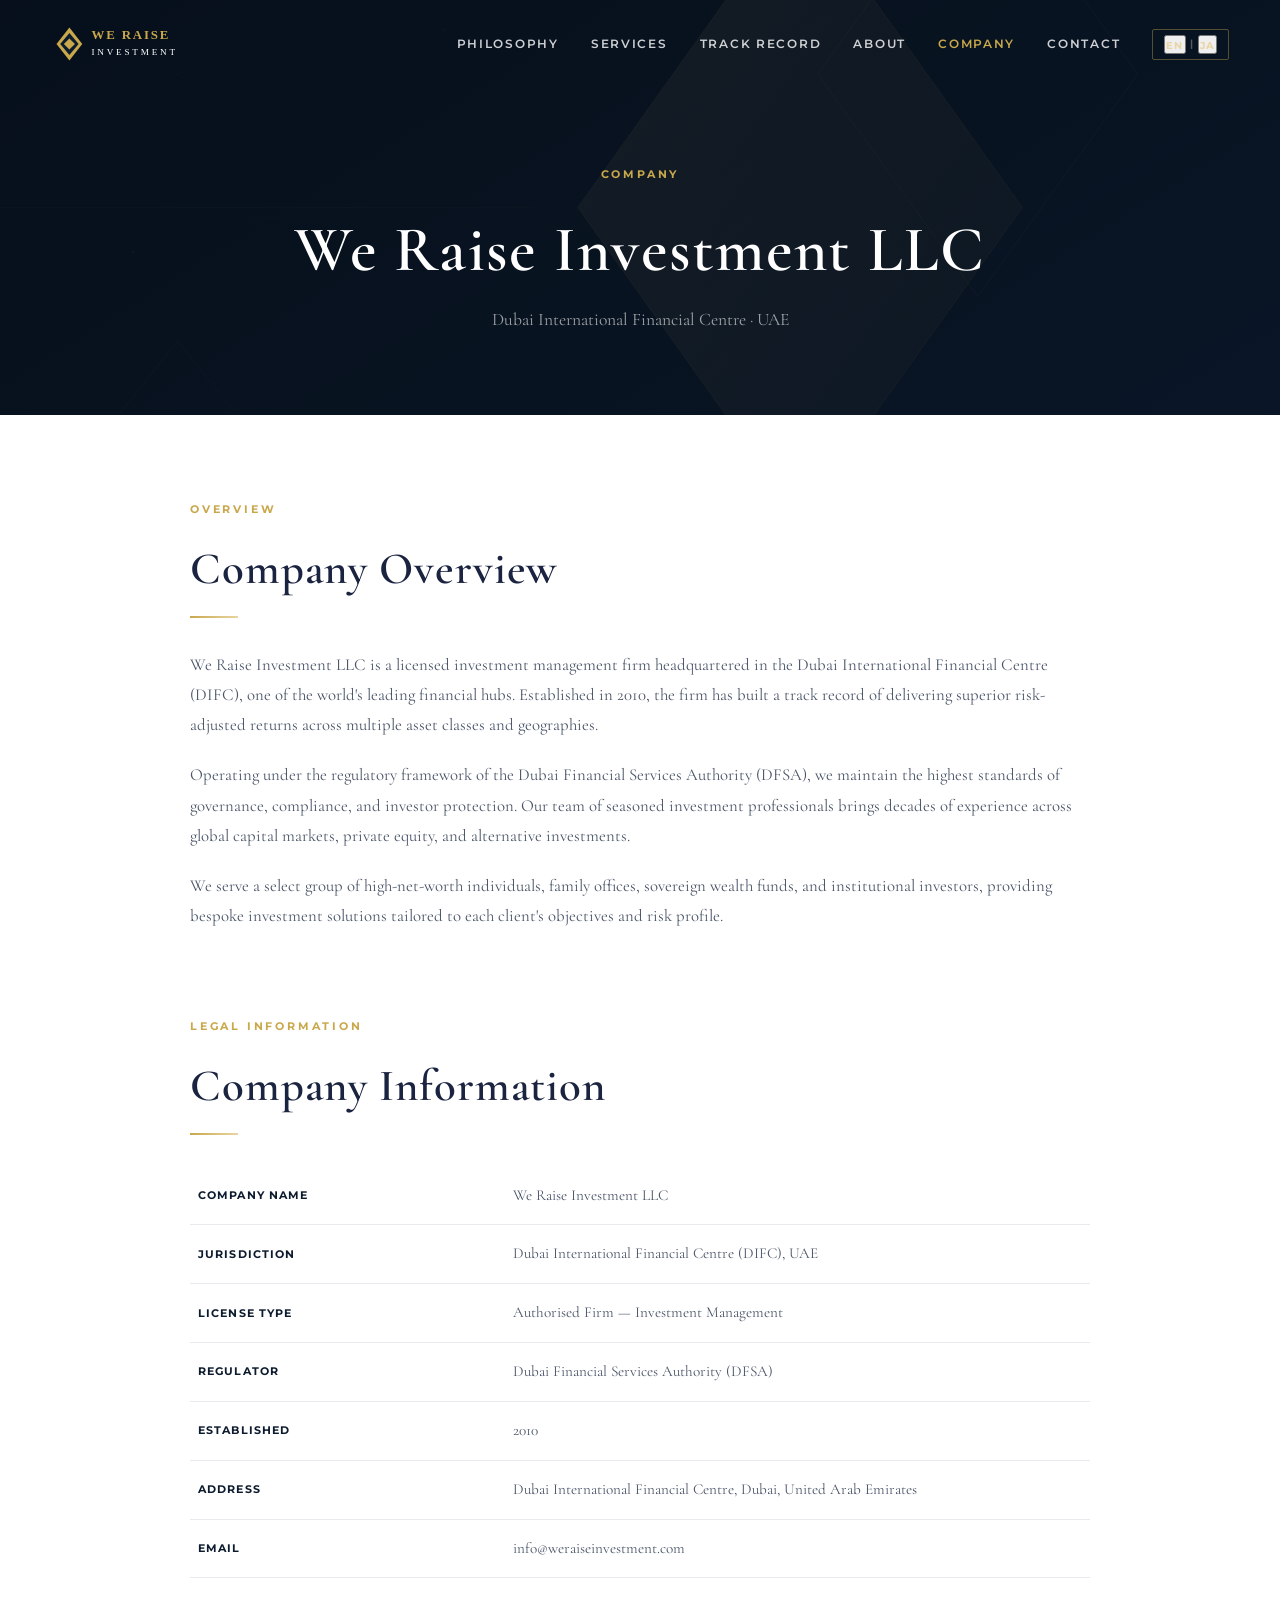
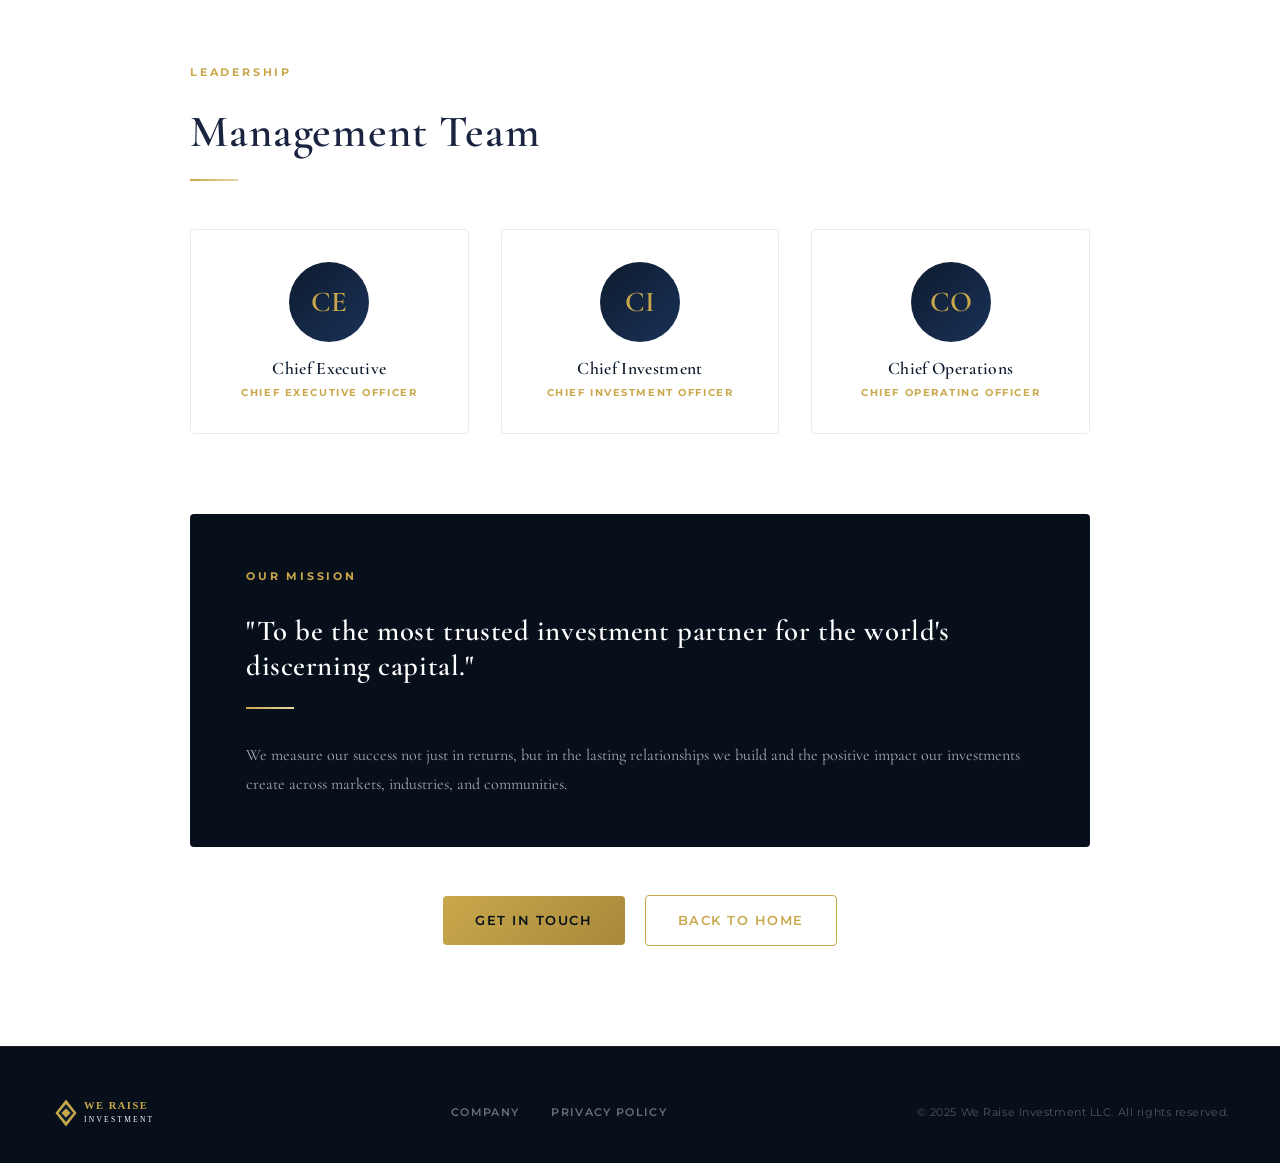
==== company/index.html @ 82d0d0f6 "Add complete corporate site for We Raise Investment LLC - index.html: Hero / Philosophy / Services /" ====
<!DOCTYPE html>
<html lang="en">
<head>
  <meta charset="UTF-8">
  <meta name="viewport" content="width=device-width, initial-scale=1.0">
  <title>Company — We Raise Investment LLC</title>
  <meta name="description" content="Company profile of We Raise Investment LLC, a licensed investment management firm based in Dubai, UAE.">
  <link rel="icon" href="../img/favicon.svg" type="image/svg+xml">
  <link rel="preconnect" href="https://fonts.googleapis.com">
  <link rel="preconnect" href="https://fonts.gstatic.com" crossorigin>
  <link href="https://fonts.googleapis.com/css2?family=Cormorant+Garamond:ital,wght@0,300;0,400;0,600;0,700;1,400&family=Montserrat:wght@400;500;600;700&display=swap" rel="stylesheet">
  <link rel="stylesheet" href="../css/style.css">
  <style>
    .team-grid {
      display: grid;
      grid-template-columns: repeat(3, 1fr);
      gap: 2rem;
      margin-top: 3rem;
    }
    .team-card {
      background: var(--white);
      border: 1px solid var(--gray-200);
      border-radius: var(--radius);
      padding: 2rem;
      text-align: center;
      transition: var(--transition);
    }
    .team-card:hover { box-shadow: var(--shadow); transform: translateY(-4px); }
    .team-avatar {
      width: 80px; height: 80px;
      border-radius: 50%;
      background: linear-gradient(135deg, var(--navy), var(--navy-light));
      margin: 0 auto 1rem;
      display: flex; align-items: center; justify-content: center;
    }
    .team-avatar span {
      font-family: 'Cormorant Garamond', Georgia, serif;
      font-size: 1.8rem;
      font-weight: 600;
      color: var(--gold);
    }
    .team-name { color: var(--navy); margin-bottom: .25rem; font-size: 1.1rem; }
    .team-role {
      font-family: 'Montserrat', Arial, sans-serif;
      font-size: .65rem;
      font-weight: 700;
      letter-spacing: .15em;
      text-transform: uppercase;
      color: var(--gold);
    }
    .reg-table { width: 100%; border-collapse: collapse; margin-top: 2rem; }
    .reg-table tr { border-bottom: 1px solid var(--gray-200); }
    .reg-table td { padding: 1rem .5rem; font-size: .95rem; color: var(--gray-700); }
    .reg-table td:first-child {
      font-family: 'Montserrat', Arial, sans-serif;
      font-size: .7rem;
      font-weight: 700;
      letter-spacing: .1em;
      text-transform: uppercase;
      color: var(--navy);
      width: 35%;
    }
    @media (max-width: 768px) {
      .team-grid { grid-template-columns: 1fr 1fr; }
    }
    @media (max-width: 480px) {
      .team-grid { grid-template-columns: 1fr; }
    }
  </style>
</head>
<body>

<!-- HEADER -->
<header id="header">
  <div class="container header-inner">
    <a href="/" class="logo">
      <img src="../img/logo.svg" alt="We Raise Investment">
    </a>
    <nav>
      <a href="/#philosophy" class="nav-link" data-i18n="nav.philosophy">Philosophy</a>
      <a href="/#services"   class="nav-link" data-i18n="nav.services">Services</a>
      <a href="/#numbers"    class="nav-link" data-i18n="nav.numbers">Track Record</a>
      <a href="/#about"      class="nav-link" data-i18n="nav.about">About</a>
      <a href="/company/"    class="nav-link active" data-i18n="nav.company">Company</a>
      <a href="/#contact"    class="nav-link" data-i18n="nav.contact">Contact</a>
      <div class="lang-toggle">
        <button class="lang-btn" data-lang="en"><span>EN</span></button>
        <span style="color:rgba(255,255,255,.3);font-size:.6rem;">|</span>
        <button class="lang-btn" data-lang="ja"><span>JA</span></button>
      </div>
    </nav>
    <button class="hamburger" aria-label="Menu">
      <span></span><span></span><span></span>
    </button>
  </div>
</header>

<!-- Mobile nav -->
<div class="mobile-nav">
  <button class="mobile-nav-close" aria-label="Close">✕</button>
  <a href="/#philosophy" class="nav-link">Philosophy</a>
  <a href="/#services"   class="nav-link">Services</a>
  <a href="/#numbers"    class="nav-link">Track Record</a>
  <a href="/#about"      class="nav-link">About</a>
  <a href="/company/"    class="nav-link">Company</a>
  <a href="/#contact"    class="nav-link">Contact</a>
  <div class="lang-toggle" style="margin-top:1rem;">
    <button class="lang-btn" data-lang="en"><span>EN</span></button>
    <span style="color:rgba(255,255,255,.3);">|</span>
    <button class="lang-btn" data-lang="ja"><span>JA</span></button>
  </div>
</div>

<!-- PAGE HEADER -->
<div class="page-header">
  <div class="container">
    <span class="section-label">Company</span>
    <h1 style="margin-top:.75rem;">We Raise Investment LLC</h1>
    <p style="color:rgba(255,255,255,.6); margin-top:1rem; font-size:1.1rem;">Dubai International Financial Centre · UAE</p>
  </div>
</div>

<!-- PAGE CONTENT -->
<div class="page-content">
  <div class="container" style="max-width:900px;">

    <!-- Overview -->
    <section class="reveal" style="margin-bottom:5rem;">
      <span class="section-label">Overview</span>
      <h2 class="section-title" style="margin-top:.5rem;">Company Overview</h2>
      <div class="divider"></div>
      <div class="prose">
        <p>We Raise Investment LLC is a licensed investment management firm headquartered in the Dubai International Financial Centre (DIFC), one of the world's leading financial hubs. Established in 2010, the firm has built a track record of delivering superior risk-adjusted returns across multiple asset classes and geographies.</p>
        <p>Operating under the regulatory framework of the Dubai Financial Services Authority (DFSA), we maintain the highest standards of governance, compliance, and investor protection. Our team of seasoned investment professionals brings decades of experience across global capital markets, private equity, and alternative investments.</p>
        <p>We serve a select group of high-net-worth individuals, family offices, sovereign wealth funds, and institutional investors, providing bespoke investment solutions tailored to each client's objectives and risk profile.</p>
      </div>
    </section>

    <!-- Registration -->
    <section class="reveal" style="margin-bottom:5rem;">
      <span class="section-label">Legal Information</span>
      <h2 class="section-title" style="margin-top:.5rem;">Company Information</h2>
      <div class="divider"></div>
      <table class="reg-table">
        <tr><td>Company Name</td><td>We Raise Investment LLC</td></tr>
        <tr><td>Jurisdiction</td><td>Dubai International Financial Centre (DIFC), UAE</td></tr>
        <tr><td>License Type</td><td>Authorised Firm — Investment Management</td></tr>
        <tr><td>Regulator</td><td>Dubai Financial Services Authority (DFSA)</td></tr>
        <tr><td>Established</td><td>2010</td></tr>
        <tr><td>Address</td><td>Dubai International Financial Centre, Dubai, United Arab Emirates</td></tr>
        <tr><td>Email</td><td>info@weraiseinvestment.com</td></tr>
      </table>
    </section>

    <!-- Leadership -->
    <section class="reveal" style="margin-bottom:5rem;">
      <span class="section-label">Leadership</span>
      <h2 class="section-title" style="margin-top:.5rem;">Management Team</h2>
      <div class="divider"></div>
      <div class="team-grid">
        <div class="team-card reveal reveal-delay-1">
          <div class="team-avatar"><span>CE</span></div>
          <h3 class="team-name">Chief Executive</h3>
          <p class="team-role">Chief Executive Officer</p>
        </div>
        <div class="team-card reveal reveal-delay-2">
          <div class="team-avatar"><span>CI</span></div>
          <h3 class="team-name">Chief Investment</h3>
          <p class="team-role">Chief Investment Officer</p>
        </div>
        <div class="team-card reveal reveal-delay-3">
          <div class="team-avatar"><span>CO</span></div>
          <h3 class="team-name">Chief Operations</h3>
          <p class="team-role">Chief Operating Officer</p>
        </div>
      </div>
    </section>

    <!-- Mission -->
    <section class="reveal" style="background:var(--navy-dark); border-radius:var(--radius); padding:3rem 3.5rem; margin-bottom:3rem;">
      <span class="section-label" style="color:var(--gold);">Our Mission</span>
      <h2 style="color:var(--white); margin:.75rem 0 1.5rem; font-size:1.8rem;">"To be the most trusted investment partner for the world's discerning capital."</h2>
      <div class="divider"></div>
      <p style="color:rgba(255,255,255,.65); font-size:1rem; line-height:1.8;">We measure our success not just in returns, but in the lasting relationships we build and the positive impact our investments create across markets, industries, and communities.</p>
    </section>

    <div style="text-align:center; margin-top:3rem;">
      <a href="/#contact" class="btn btn-primary">Get In Touch</a>
      <a href="/" class="btn btn-outline" style="margin-left:1rem;">Back to Home</a>
    </div>

  </div>
</div>

<!-- FOOTER -->
<footer id="footer">
  <div class="container footer-inner">
    <a href="/" class="logo">
      <img src="../img/logo.svg" alt="We Raise Investment" style="height:36px;">
    </a>
    <div class="footer-links">
      <a href="/company/">Company</a>
      <a href="/privacy/">Privacy Policy</a>
    </div>
    <p class="footer-copy" data-i18n="footer.copy">© 2025 We Raise Investment LLC. All rights reserved.</p>
  </div>
</footer>

<script src="../js/main.js"></script>
</body>
</html>
---- css/style.css ----
/* =============================
   We Raise Investment — styles
   Navy × Gold corporate theme
   ============================= */

:root {
  --navy-dark:  #060f1a;
  --navy:       #0d1b2e;
  --navy-mid:   #112240;
  --navy-light: #1a3258;
  --gold:       #c9a84c;
  --gold-light: #e8d5a3;
  --gold-dark:  #a8893a;
  --white:      #ffffff;
  --gray-100:   #f5f6f8;
  --gray-200:   #e8eaed;
  --gray-500:   #8892a4;
  --gray-700:   #4a5568;
  --text:       #1a2340;
  --radius:     4px;
  --shadow:     0 4px 24px rgba(13,27,46,.12);
  --transition: .35s cubic-bezier(.4,0,.2,1);
}

/* ── Reset ── */
*, *::before, *::after { box-sizing: border-box; margin: 0; padding: 0; }
html { scroll-behavior: smooth; font-size: 16px; }
body {
  font-family: 'Cormorant Garamond', Georgia, 'Times New Roman', serif;
  color: var(--text);
  background: var(--white);
  line-height: 1.7;
  overflow-x: hidden;
}
img, svg { display: block; max-width: 100%; }
a { color: inherit; text-decoration: none; }
ul { list-style: none; }

/* ── Typography ── */
h1, h2, h3, h4 {
  font-family: 'Cormorant Garamond', Georgia, serif;
  font-weight: 600;
  line-height: 1.2;
  letter-spacing: .02em;
}
h1 { font-size: clamp(2.4rem, 5vw, 4rem); }
h2 { font-size: clamp(1.8rem, 3.5vw, 2.8rem); }
h3 { font-size: clamp(1.2rem, 2vw, 1.5rem); }
p  { font-size: 1.05rem; }

.label {
  font-family: 'Montserrat', 'Helvetica Neue', Arial, sans-serif;
  font-size: .75rem;
  font-weight: 600;
  letter-spacing: .2em;
  text-transform: uppercase;
}
.sans { font-family: 'Montserrat', 'Helvetica Neue', Arial, sans-serif; }

/* ── Utilities ── */
.container { width: min(1200px, 92vw); margin: 0 auto; }
.section    { padding: 100px 0; }
.gold       { color: var(--gold); }
.text-center { text-align: center; }

.section-label {
  display: inline-block;
  font-family: 'Montserrat', Arial, sans-serif;
  font-size: .7rem;
  font-weight: 700;
  letter-spacing: .25em;
  text-transform: uppercase;
  color: var(--gold);
  margin-bottom: 1rem;
}
.section-title {
  margin-bottom: 1.2rem;
}
.section-desc {
  font-size: 1.1rem;
  color: var(--gray-700);
  max-width: 640px;
}
.divider {
  width: 48px;
  height: 2px;
  background: linear-gradient(90deg, var(--gold), var(--gold-light));
  margin: 1.2rem 0 2rem;
}
.divider--center { margin-left: auto; margin-right: auto; }

/* ── Buttons ── */
.btn {
  display: inline-flex;
  align-items: center;
  gap: .5rem;
  padding: .85rem 2rem;
  border-radius: var(--radius);
  font-family: 'Montserrat', Arial, sans-serif;
  font-size: .8rem;
  font-weight: 600;
  letter-spacing: .12em;
  text-transform: uppercase;
  cursor: pointer;
  border: none;
  transition: var(--transition);
}
.btn-primary {
  background: linear-gradient(135deg, var(--gold) 0%, var(--gold-dark) 100%);
  color: var(--navy-dark);
}
.btn-primary:hover {
  background: linear-gradient(135deg, var(--gold-light) 0%, var(--gold) 100%);
  transform: translateY(-2px);
  box-shadow: 0 8px 24px rgba(201,168,76,.35);
}
.btn-outline {
  background: transparent;
  color: var(--gold);
  border: 1px solid var(--gold);
}
.btn-outline:hover {
  background: var(--gold);
  color: var(--navy-dark);
  transform: translateY(-2px);
}

/* ── Header / Nav ── */
#header {
  position: fixed;
  top: 0; left: 0; right: 0;
  z-index: 1000;
  padding: 1.4rem 0;
  transition: background var(--transition), padding var(--transition), box-shadow var(--transition);
}
#header.scrolled {
  background: rgba(6,15,26,.96);
  backdrop-filter: blur(12px);
  padding: .8rem 0;
  box-shadow: 0 2px 24px rgba(0,0,0,.4);
}
.header-inner {
  display: flex;
  align-items: center;
  justify-content: space-between;
}
.logo img { height: 44px; width: auto; }

nav { display: flex; align-items: center; gap: 2rem; }
.nav-link {
  font-family: 'Montserrat', Arial, sans-serif;
  font-size: .72rem;
  font-weight: 600;
  letter-spacing: .15em;
  text-transform: uppercase;
  color: rgba(255,255,255,.8);
  transition: color var(--transition);
  position: relative;
}
.nav-link::after {
  content: '';
  position: absolute;
  bottom: -4px; left: 0;
  width: 0; height: 1px;
  background: var(--gold);
  transition: width var(--transition);
}
.nav-link:hover,
.nav-link.active { color: var(--gold); }
.nav-link:hover::after { width: 100%; }

.lang-toggle {
  display: flex;
  align-items: center;
  gap: .25rem;
  background: none;
  border: 1px solid rgba(201,168,76,.4);
  border-radius: 2px;
  padding: .3rem .7rem;
  cursor: pointer;
  transition: var(--transition);
}
.lang-toggle span {
  font-family: 'Montserrat', Arial, sans-serif;
  font-size: .65rem;
  font-weight: 700;
  letter-spacing: .1em;
  color: var(--gold-light);
}
.lang-toggle:hover { border-color: var(--gold); }

.hamburger {
  display: none;
  flex-direction: column;
  gap: 5px;
  background: none;
  border: none;
  cursor: pointer;
  padding: 4px;
}
.hamburger span {
  display: block;
  width: 24px; height: 2px;
  background: var(--gold-light);
  transition: var(--transition);
}

/* ── Mobile nav ── */
.mobile-nav {
  display: none;
  position: fixed;
  inset: 0;
  background: rgba(6,15,26,.98);
  z-index: 999;
  flex-direction: column;
  align-items: center;
  justify-content: center;
  gap: 2.5rem;
}
.mobile-nav.open { display: flex; }
.mobile-nav .nav-link {
  font-size: 1.1rem;
  color: var(--white);
}
.mobile-nav-close {
  position: absolute;
  top: 1.5rem; right: 1.5rem;
  background: none;
  border: none;
  color: var(--gold);
  font-size: 2rem;
  cursor: pointer;
  line-height: 1;
}

/* ── Hero ── */
#hero {
  position: relative;
  min-height: 100vh;
  display: flex;
  align-items: center;
  background: var(--navy-dark);
  overflow: hidden;
}
.hero-bg {
  position: absolute;
  inset: 0;
  width: 100%; height: 100%;
  object-fit: cover;
  opacity: .9;
}
.hero-content {
  position: relative;
  z-index: 1;
  max-width: 720px;
}
.hero-label {
  font-family: 'Montserrat', Arial, sans-serif;
  font-size: .7rem;
  font-weight: 700;
  letter-spacing: .3em;
  text-transform: uppercase;
  color: var(--gold);
  margin-bottom: 1.5rem;
}
.hero-title {
  color: var(--white);
  margin-bottom: 1.5rem;
  line-height: 1.15;
}
.hero-title em {
  font-style: normal;
  color: var(--gold);
}
.hero-desc {
  font-size: 1.15rem;
  color: rgba(255,255,255,.75);
  margin-bottom: 2.5rem;
  max-width: 540px;
  line-height: 1.8;
}
.hero-actions { display: flex; gap: 1rem; flex-wrap: wrap; }
.hero-scroll {
  position: absolute;
  bottom: 2.5rem; left: 50%;
  transform: translateX(-50%);
  display: flex;
  flex-direction: column;
  align-items: center;
  gap: .5rem;
  color: rgba(255,255,255,.5);
  font-family: 'Montserrat', Arial, sans-serif;
  font-size: .65rem;
  letter-spacing: .2em;
  text-transform: uppercase;
  animation: bounce 2s infinite;
}
.hero-scroll svg { width: 20px; height: 20px; }
@keyframes bounce {
  0%, 100% { transform: translateX(-50%) translateY(0); }
  50%       { transform: translateX(-50%) translateY(6px); }
}

/* ── Philosophy ── */
#philosophy {
  background: var(--gray-100);
}
.philosophy-grid {
  display: grid;
  grid-template-columns: 1fr 1fr 1fr;
  gap: 2px;
  margin-top: 4rem;
}
.philosophy-card {
  background: var(--white);
  padding: 3rem 2.5rem;
  position: relative;
  overflow: hidden;
  transition: var(--transition);
}
.philosophy-card::before {
  content: '';
  position: absolute;
  bottom: 0; left: 0;
  width: 100%; height: 3px;
  background: linear-gradient(90deg, var(--gold), var(--gold-light));
  transform: scaleX(0);
  transform-origin: left;
  transition: transform var(--transition);
}
.philosophy-card:hover { transform: translateY(-4px); box-shadow: var(--shadow); }
.philosophy-card:hover::before { transform: scaleX(1); }
.card-number {
  font-family: 'Cormorant Garamond', Georgia, serif;
  font-size: 4rem;
  font-weight: 300;
  color: var(--gold-light);
  line-height: 1;
  margin-bottom: 1rem;
  opacity: .5;
}
.card-title { margin-bottom: .75rem; color: var(--navy); }
.card-desc { color: var(--gray-700); font-size: 1rem; }

/* ── Services ── */
#services { background: var(--navy); }
.services-header { color: var(--white); }
.services-header .section-label { color: var(--gold); }
.services-header .section-desc { color: rgba(255,255,255,.65); }
.services-header .divider { background: linear-gradient(90deg, var(--gold), transparent); }
.services-grid {
  display: grid;
  grid-template-columns: repeat(2, 1fr);
  gap: 1.5rem;
  margin-top: 4rem;
}
.service-card {
  background: rgba(255,255,255,.04);
  border: 1px solid rgba(201,168,76,.15);
  border-radius: var(--radius);
  padding: 2.5rem;
  transition: var(--transition);
  position: relative;
  overflow: hidden;
}
.service-card::after {
  content: '';
  position: absolute;
  top: 0; left: 0;
  width: 3px; height: 0;
  background: linear-gradient(180deg, var(--gold), transparent);
  transition: height var(--transition);
}
.service-card:hover {
  background: rgba(255,255,255,.07);
  border-color: rgba(201,168,76,.35);
  transform: translateY(-3px);
}
.service-card:hover::after { height: 100%; }
.service-icon {
  width: 48px; height: 48px;
  background: rgba(201,168,76,.1);
  border-radius: 50%;
  display: flex; align-items: center; justify-content: center;
  margin-bottom: 1.5rem;
}
.service-icon svg { width: 22px; height: 22px; fill: var(--gold); }
.service-title { color: var(--white); margin-bottom: .75rem; }
.service-desc { color: rgba(255,255,255,.6); font-size: 1rem; line-height: 1.75; }

/* ── Numbers / Stats ── */
#numbers {
  background: linear-gradient(135deg, var(--navy-dark) 0%, var(--navy-mid) 100%);
  padding: 80px 0;
}
.numbers-inner {
  display: grid;
  grid-template-columns: repeat(4, 1fr);
  gap: 2rem;
  text-align: center;
}
.stat-item { padding: 2rem 1rem; }
.stat-number {
  font-family: 'Cormorant Garamond', Georgia, serif;
  font-size: clamp(2.8rem, 5vw, 4.5rem);
  font-weight: 600;
  color: var(--gold);
  line-height: 1;
  margin-bottom: .5rem;
}
.stat-unit {
  font-size: 2rem;
  color: var(--gold-light);
}
.stat-label {
  font-family: 'Montserrat', Arial, sans-serif;
  font-size: .7rem;
  font-weight: 600;
  letter-spacing: .18em;
  text-transform: uppercase;
  color: rgba(255,255,255,.5);
  margin-top: .5rem;
}
.stat-divider {
  width: 1px;
  background: rgba(201,168,76,.2);
  margin: 2rem 0;
}

/* ── About ── */
#about { background: var(--white); }
.about-grid {
  display: grid;
  grid-template-columns: 1fr 1fr;
  gap: 6rem;
  align-items: center;
}
.about-image-wrap {
  position: relative;
}
.about-image-wrap img {
  width: 100%;
  border-radius: var(--radius);
}
.about-badge {
  position: absolute;
  bottom: -1.5rem; right: -1.5rem;
  background: var(--gold);
  color: var(--navy-dark);
  padding: 1.5rem 2rem;
  border-radius: var(--radius);
  text-align: center;
  box-shadow: 0 8px 32px rgba(201,168,76,.3);
}
.about-badge strong {
  display: block;
  font-family: 'Cormorant Garamond', Georgia, serif;
  font-size: 2.2rem;
  font-weight: 700;
  line-height: 1;
}
.about-badge span {
  font-family: 'Montserrat', Arial, sans-serif;
  font-size: .65rem;
  font-weight: 700;
  letter-spacing: .12em;
  text-transform: uppercase;
}
.about-list { margin: 2rem 0; }
.about-list li {
  display: flex;
  align-items: flex-start;
  gap: 1rem;
  padding: .75rem 0;
  border-bottom: 1px solid var(--gray-200);
  font-size: 1rem;
  color: var(--gray-700);
}
.about-list li::before {
  content: '';
  flex-shrink: 0;
  width: 6px; height: 6px;
  border-radius: 50%;
  background: var(--gold);
  margin-top: .6rem;
}

/* ── Contact ── */
#contact { background: var(--navy-dark); }
.contact-header { color: var(--white); text-align: center; }
.contact-header .section-label { color: var(--gold); }
.contact-header .section-desc { color: rgba(255,255,255,.6); margin: 0 auto 4rem; }
.contact-header .divider { background: linear-gradient(90deg, transparent, var(--gold), transparent); }

.contact-grid {
  display: grid;
  grid-template-columns: 1fr 1.4fr;
  gap: 5rem;
  align-items: start;
}
.contact-info { color: var(--white); }
.contact-info h3 { color: var(--gold-light); margin-bottom: 1.5rem; }
.contact-detail {
  display: flex;
  align-items: flex-start;
  gap: 1rem;
  margin-bottom: 1.5rem;
}
.contact-detail svg {
  flex-shrink: 0;
  width: 18px; height: 18px;
  fill: var(--gold);
  margin-top: .2rem;
}
.contact-detail p {
  font-size: .95rem;
  color: rgba(255,255,255,.65);
  line-height: 1.6;
}
.contact-detail strong { color: var(--white); display: block; }

.contact-form { background: rgba(255,255,255,.04); border: 1px solid rgba(201,168,76,.15); border-radius: var(--radius); padding: 2.5rem; }
.form-group { margin-bottom: 1.5rem; }
.form-group label {
  display: block;
  font-family: 'Montserrat', Arial, sans-serif;
  font-size: .65rem;
  font-weight: 700;
  letter-spacing: .15em;
  text-transform: uppercase;
  color: var(--gold-light);
  margin-bottom: .5rem;
}
.form-group input,
.form-group select,
.form-group textarea {
  width: 100%;
  background: rgba(255,255,255,.05);
  border: 1px solid rgba(201,168,76,.2);
  border-radius: var(--radius);
  padding: .85rem 1rem;
  color: var(--white);
  font-family: 'Montserrat', Arial, sans-serif;
  font-size: .9rem;
  transition: border-color var(--transition);
  outline: none;
}
.form-group input::placeholder,
.form-group textarea::placeholder { color: rgba(255,255,255,.25); }
.form-group input:focus,
.form-group select:focus,
.form-group textarea:focus { border-color: var(--gold); }
.form-group select option { background: var(--navy); color: var(--white); }
.form-group textarea { resize: vertical; min-height: 120px; }
.form-row { display: grid; grid-template-columns: 1fr 1fr; gap: 1rem; }

/* ── Footer ── */
#footer {
  background: var(--navy-dark);
  border-top: 1px solid rgba(201,168,76,.1);
  padding: 3rem 0 2rem;
}
.footer-inner {
  display: flex;
  align-items: center;
  justify-content: space-between;
  flex-wrap: wrap;
  gap: 1.5rem;
}
.footer-links {
  display: flex;
  gap: 2rem;
}
.footer-links a {
  font-family: 'Montserrat', Arial, sans-serif;
  font-size: .7rem;
  font-weight: 600;
  letter-spacing: .12em;
  text-transform: uppercase;
  color: rgba(255,255,255,.4);
  transition: color var(--transition);
}
.footer-links a:hover { color: var(--gold); }
.footer-copy {
  font-family: 'Montserrat', Arial, sans-serif;
  font-size: .7rem;
  color: rgba(255,255,255,.3);
  letter-spacing: .05em;
}

/* ── Scroll reveal ── */
.reveal {
  opacity: 0;
  transform: translateY(32px);
  transition: opacity .7s ease, transform .7s ease;
}
.reveal.visible {
  opacity: 1;
  transform: translateY(0);
}
.reveal-delay-1 { transition-delay: .1s; }
.reveal-delay-2 { transition-delay: .2s; }
.reveal-delay-3 { transition-delay: .3s; }
.reveal-delay-4 { transition-delay: .4s; }

/* ── Inner page header ── */
.page-header {
  background: var(--navy-dark);
  padding: 160px 0 80px;
  text-align: center;
  position: relative;
  overflow: hidden;
}
.page-header::before {
  content: '';
  position: absolute;
  inset: 0;
  background: url('../img/hero-bg.svg') center/cover;
  opacity: .4;
}
.page-header .container { position: relative; z-index: 1; }
.page-header h1 { color: var(--white); }
.page-header .section-label { color: var(--gold); }

/* ── Inner page content ── */
.page-content { padding: 80px 0 100px; }
.prose h2 { color: var(--navy); margin: 2.5rem 0 1rem; font-size: 1.5rem; }
.prose h3 { color: var(--navy); margin: 2rem 0 .75rem; font-size: 1.2rem; }
.prose p  { color: var(--gray-700); margin-bottom: 1.25rem; line-height: 1.8; }
.prose ul { margin: 1rem 0 1.5rem 1.5rem; list-style: disc; }
.prose ul li { color: var(--gray-700); margin-bottom: .5rem; line-height: 1.7; }
.prose a { color: var(--gold); border-bottom: 1px solid transparent; transition: border-color var(--transition); }
.prose a:hover { border-color: var(--gold); }

/* ── Responsive ── */
@media (max-width: 1024px) {
  .philosophy-grid { grid-template-columns: 1fr 1fr; }
  .numbers-inner { grid-template-columns: repeat(2, 1fr); }
  .about-grid { grid-template-columns: 1fr; gap: 3rem; }
  .about-image-wrap { max-width: 500px; }
  .contact-grid { grid-template-columns: 1fr; gap: 3rem; }
}

@media (max-width: 768px) {
  .section { padding: 70px 0; }
  nav { display: none; }
  .hamburger { display: flex; }
  .services-grid { grid-template-columns: 1fr; }
  .philosophy-grid { grid-template-columns: 1fr; }
  .form-row { grid-template-columns: 1fr; }
  .footer-inner { flex-direction: column; align-items: flex-start; }
}

@media (max-width: 480px) {
  .numbers-inner { grid-template-columns: repeat(2, 1fr); }
  .hero-actions { flex-direction: column; }
  .btn { justify-content: center; }
}
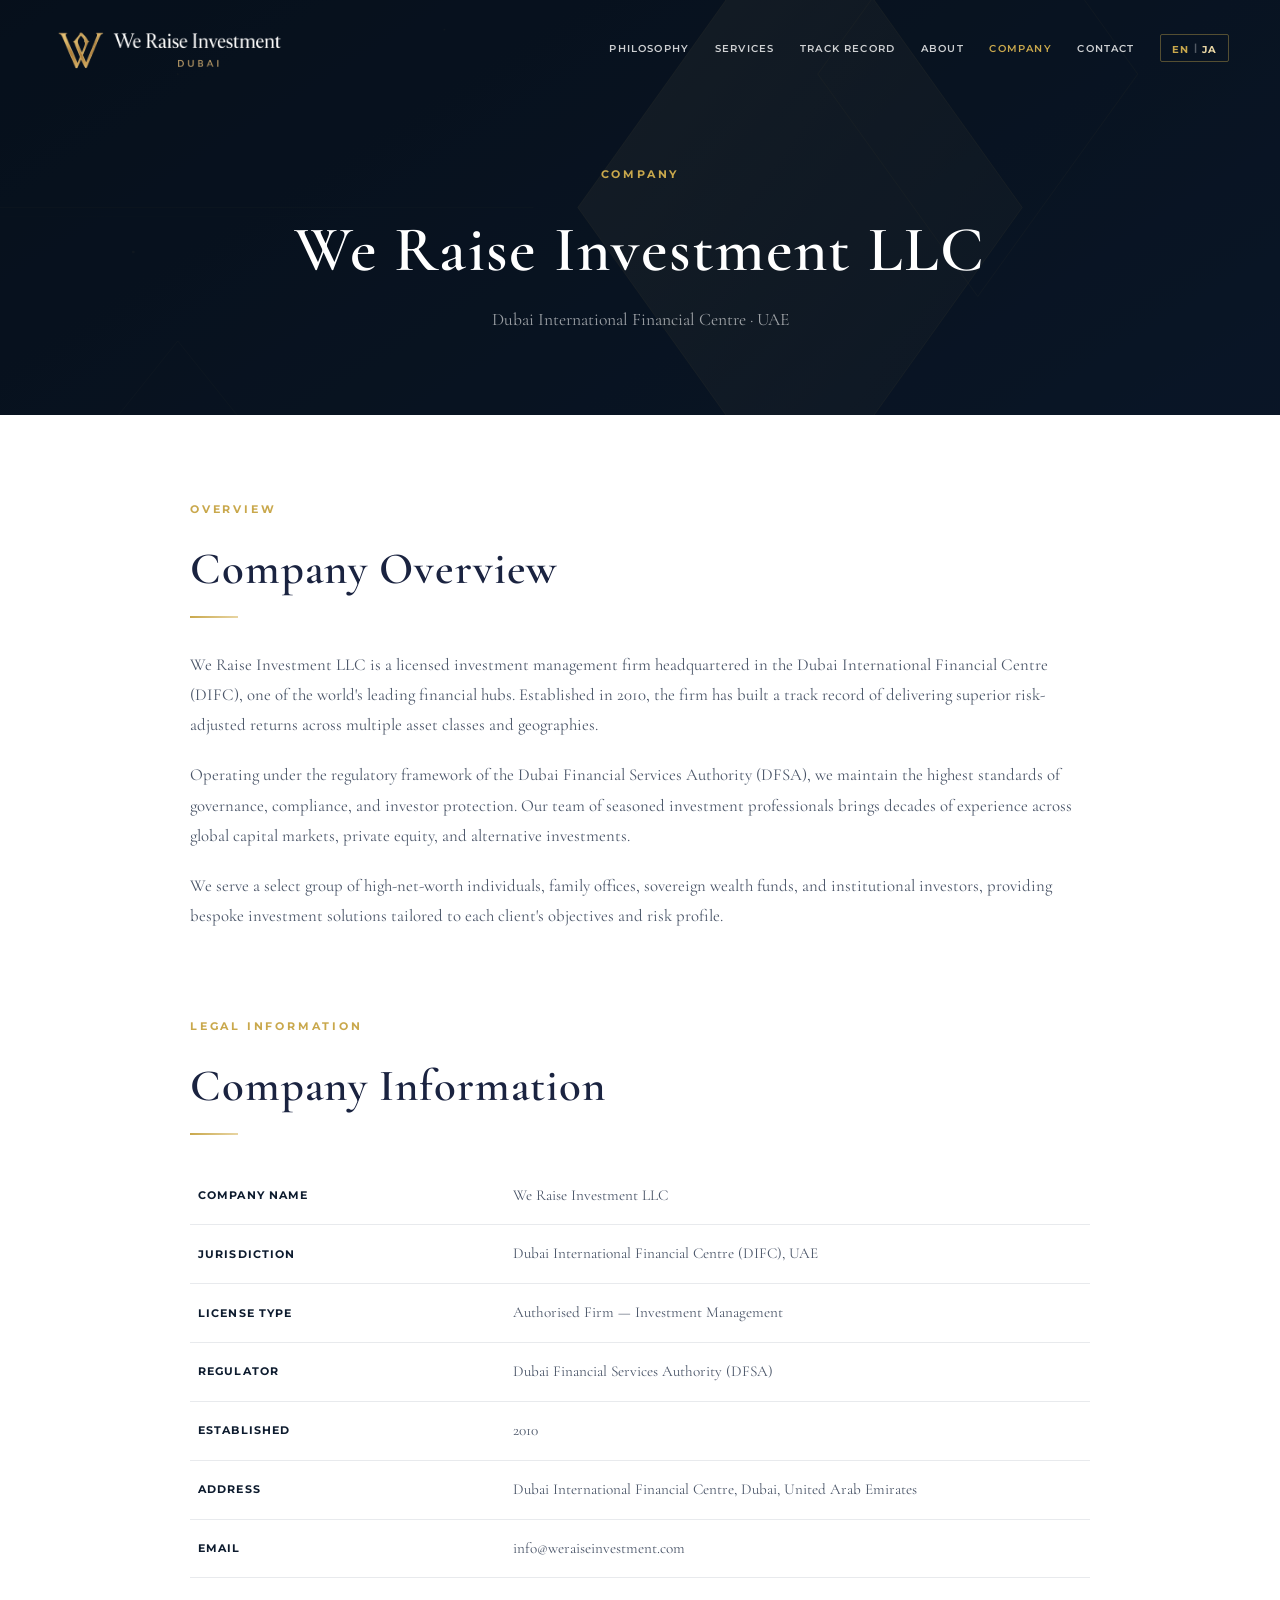
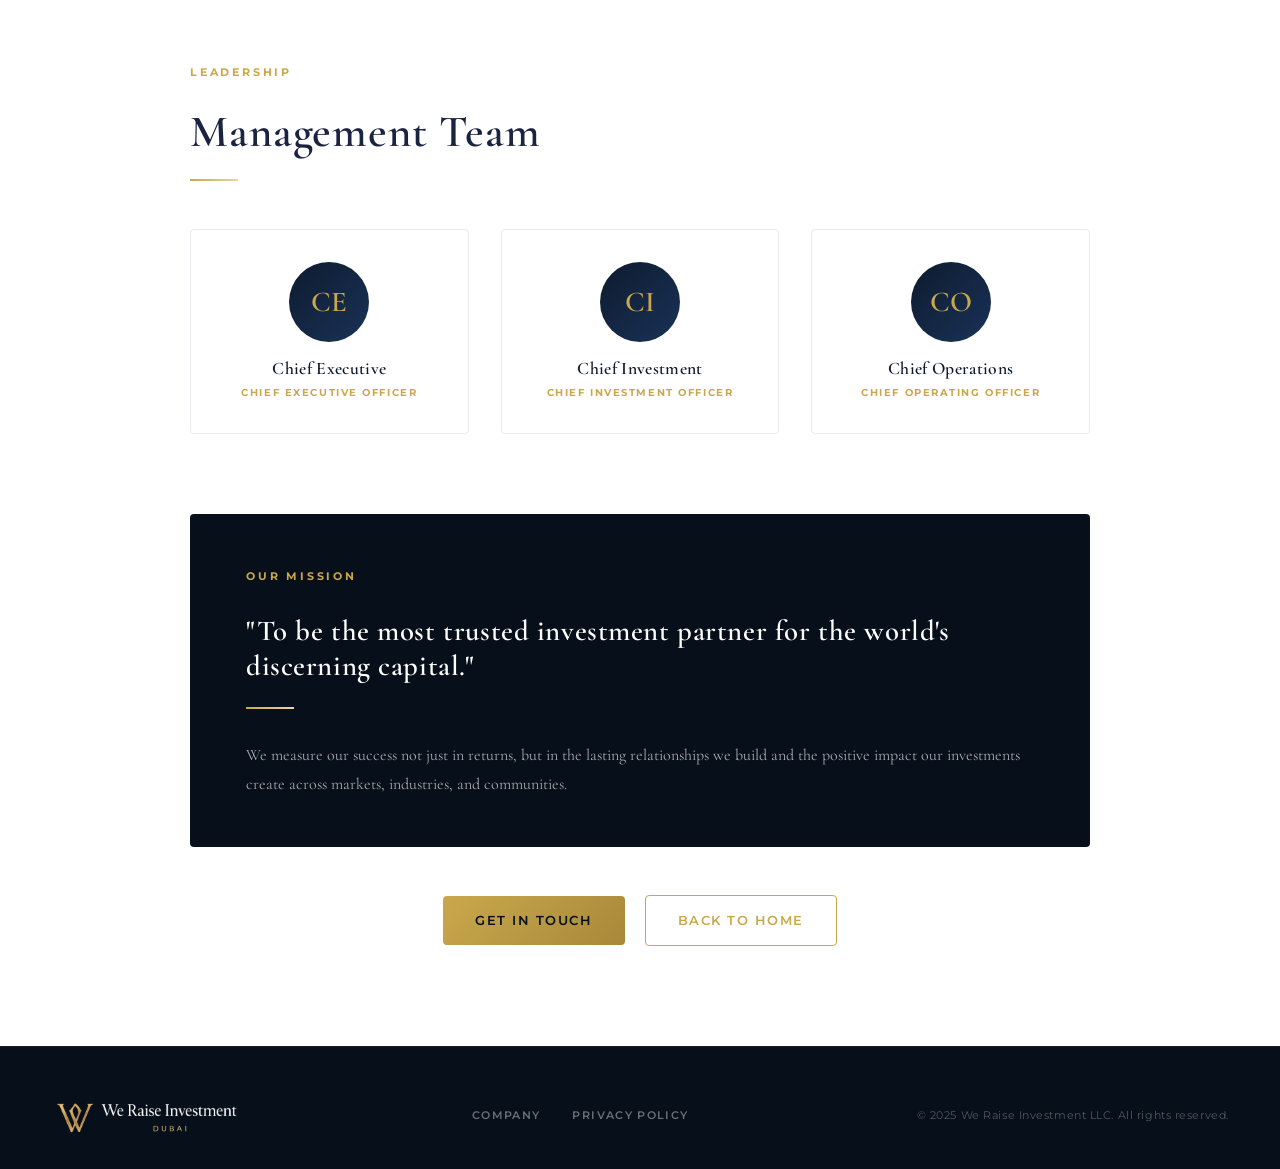
==== commit 75a61f11: "Replace logo with PNG (transparent background)" ====
--- a/company/index.html
+++ b/company/index.html
@@ -74,7 +74,7 @@
 <header id="header">
   <div class="container header-inner">
     <a href="/" class="logo">
-      <img src="../img/logo.svg" alt="We Raise Investment">
+      <img src="../img/logo.png" alt="We Raise Investment">
     </a>
     <nav>
       <a href="/#philosophy" class="nav-link" data-i18n="nav.philosophy">Philosophy</a>
@@ -196,7 +196,7 @@
 <footer id="footer">
   <div class="container footer-inner">
     <a href="/" class="logo">
-      <img src="../img/logo.svg" alt="We Raise Investment" style="height:36px;">
+      <img src="../img/logo.png" alt="We Raise Investment">
     </a>
     <div class="footer-links">
       <a href="/company/">Company</a>
--- a/css/style.css
+++ b/css/style.css
@@ -144,18 +144,36 @@
   align-items: center;
   justify-content: space-between;
 }
-.logo img { height: 44px; width: auto; }
-
-nav { display: flex; align-items: center; gap: 2rem; }
+
+/* Logo */
+.logo {
+  display: inline-flex;
+  align-items: center;
+  text-decoration: none;
+  flex-shrink: 0;
+}
+.logo img {
+  height: 52px;
+  width: auto;
+}
+#footer .logo img {
+  height: 42px;
+}
+
+nav { display: flex; align-items: center; gap: 1.6rem; }
 .nav-link {
   font-family: 'Montserrat', Arial, sans-serif;
-  font-size: .72rem;
-  font-weight: 600;
-  letter-spacing: .15em;
+  font-size: .62rem;
+  font-weight: 600;
+  letter-spacing: .12em;
   text-transform: uppercase;
   color: rgba(255,255,255,.8);
   transition: color var(--transition);
   position: relative;
+  background: none;
+  border: none;
+  cursor: pointer;
+  padding: 0;
 }
 .nav-link::after {
   content: '';
@@ -169,6 +187,24 @@
 .nav-link.active { color: var(--gold); }
 .nav-link:hover::after { width: 100%; }
 
+.btn-investor {
+  font-family: 'Montserrat', Arial, sans-serif;
+  font-size: .62rem;
+  font-weight: 600;
+  letter-spacing: .12em;
+  text-transform: uppercase;
+  color: var(--gold);
+  border: 1px solid var(--gold);
+  padding: .45rem 1rem;
+  border-radius: 2px;
+  transition: var(--transition);
+  white-space: nowrap;
+}
+.btn-investor:hover {
+  background: var(--gold);
+  color: var(--navy-dark);
+}
+
 .lang-toggle {
   display: flex;
   align-items: center;
@@ -187,6 +223,13 @@
   letter-spacing: .1em;
   color: var(--gold-light);
 }
+.lang-btn {
+  background: none;
+  border: none;
+  cursor: pointer;
+  padding: 0;
+}
+.lang-btn.active span { color: var(--gold); }
 .lang-toggle:hover { border-color: var(--gold); }
 
 .hamburger {
@@ -236,69 +279,176 @@
 /* ── Hero ── */
 #hero {
   position: relative;
-  min-height: 100vh;
-  display: flex;
-  align-items: center;
-  background: var(--navy-dark);
+  height: 100vh;
+  min-height: 700px;
+  display: grid;
+  grid-template-rows: 1fr auto;
   overflow: hidden;
 }
+
 .hero-bg {
   position: absolute;
   inset: 0;
-  width: 100%; height: 100%;
-  object-fit: cover;
-  opacity: .9;
-}
-.hero-content {
+  background: url('../img/hero-bg.png') center/cover no-repeat;
+  animation: kenburns 24s ease-in-out infinite alternate;
+  will-change: transform;
+}
+@keyframes kenburns {
+  from { transform: scale(1); }
+  to   { transform: scale(1.07); }
+}
+
+.hero-overlay {
+  position: absolute;
+  inset: 0;
+  background:
+    linear-gradient(to right,  rgba(6,15,26,.88) 0%, rgba(6,15,26,.55) 55%, rgba(6,15,26,.15) 100%),
+    linear-gradient(to top,    rgba(6,15,26,.75) 0%, transparent 45%);
+}
+
+.hero-container {
+  display: flex;
+  align-items: flex-end;
+  padding-top: 120px;
+  padding-bottom: 3rem;
   position: relative;
   z-index: 1;
-  max-width: 720px;
-}
-.hero-label {
-  font-family: 'Montserrat', Arial, sans-serif;
-  font-size: .7rem;
+  align-self: stretch;
+}
+
+.hero-content { max-width: 660px; }
+
+/* Staggered entrance animations */
+@keyframes heroEnter {
+  from { opacity: 0; transform: translateY(28px); }
+  to   { opacity: 1; transform: translateY(0); }
+}
+
+.hero-title {
+  display: flex;
+  flex-direction: column;
+  font-family: 'Cormorant Garamond', Georgia, serif;
+  font-size: clamp(2.6rem, 5.5vw, 5rem);
+  font-weight: 600;
+  color: var(--white);
+  line-height: 1.05;
+  margin: 0;
+  letter-spacing: .01em;
+}
+.hero-line1 {
+  display: block;
+  opacity: 0;
+  animation: heroEnter .9s ease .3s forwards;
+}
+.hero-line2 {
+  display: block;
+  opacity: 0;
+  animation: heroEnter .9s ease .5s forwards;
+}
+.hero-sep {
+  display: block;
+  width: 40px; height: 2px;
+  background: var(--gold);
+  margin: 1.6rem 0;
+  opacity: 0;
+  animation: heroEnter .6s ease .75s forwards;
+}
+.hero-tagline {
+  font-family: 'Montserrat', Arial, sans-serif;
+  font-size: .72rem;
+  font-weight: 600;
+  letter-spacing: .18em;
+  text-transform: uppercase;
+  color: var(--gold);
+  line-height: 2;
+  margin-bottom: 1.4rem;
+  opacity: 0;
+  animation: heroEnter .9s ease .95s forwards;
+}
+.hero-desc {
+  font-size: 1rem;
+  color: rgba(255,255,255,.72);
+  margin-bottom: 2rem;
+  line-height: 1.85;
+  max-width: 480px;
+  opacity: 0;
+  animation: heroEnter .9s ease 1.15s forwards;
+}
+.hero-btn {
+  display: inline-flex;
+  align-items: center;
+  gap: .75rem;
+  border: 1px solid rgba(255,255,255,.55);
+  color: var(--white);
+  padding: .85rem 1.8rem;
+  font-family: 'Montserrat', Arial, sans-serif;
+  font-size: .68rem;
+  font-weight: 600;
+  letter-spacing: .2em;
+  text-transform: uppercase;
+  transition: var(--transition);
+  opacity: 0;
+  animation: heroEnter .9s ease 1.35s forwards;
+}
+.hero-btn:hover {
+  border-color: var(--gold);
+  color: var(--gold);
+}
+.hero-btn svg { transition: transform var(--transition); }
+.hero-btn:hover svg { transform: translateX(4px); }
+
+/* Bottom badges */
+.hero-badges {
+  position: relative;
+  z-index: 1;
+  display: flex;
+  align-items: stretch;
+  background: rgba(6,15,26,.55);
+  backdrop-filter: blur(10px);
+  border-top: 1px solid rgba(255,255,255,.08);
+  opacity: 0;
+  animation: heroEnter .9s ease 1.6s forwards;
+}
+.hero-badge-item {
+  flex: 1;
+  display: flex;
+  flex-direction: column;
+  align-items: center;
+  justify-content: center;
+  padding: 1.4rem 1rem;
+  gap: .35rem;
+  text-align: center;
+}
+.hero-badge-divider {
+  width: 1px;
+  background: rgba(255,255,255,.12);
+  margin: .8rem 0;
+}
+.hero-badge-icon {
+  display: flex;
+  align-items: center;
+  justify-content: center;
+  margin-bottom: .2rem;
+}
+.hero-badge-icon svg {
+  width: 22px; height: 22px;
+  stroke: var(--gold);
+  fill: none;
+  stroke-linecap: round;
+  stroke-linejoin: round;
+}
+.hero-badge-en {
+  font-family: 'Montserrat', Arial, sans-serif;
+  font-size: .58rem;
   font-weight: 700;
-  letter-spacing: .3em;
-  text-transform: uppercase;
+  letter-spacing: .18em;
   color: var(--gold);
-  margin-bottom: 1.5rem;
-}
-.hero-title {
-  color: var(--white);
-  margin-bottom: 1.5rem;
-  line-height: 1.15;
-}
-.hero-title em {
-  font-style: normal;
-  color: var(--gold);
-}
-.hero-desc {
-  font-size: 1.15rem;
-  color: rgba(255,255,255,.75);
-  margin-bottom: 2.5rem;
-  max-width: 540px;
-  line-height: 1.8;
-}
-.hero-actions { display: flex; gap: 1rem; flex-wrap: wrap; }
-.hero-scroll {
-  position: absolute;
-  bottom: 2.5rem; left: 50%;
-  transform: translateX(-50%);
-  display: flex;
-  flex-direction: column;
-  align-items: center;
-  gap: .5rem;
-  color: rgba(255,255,255,.5);
-  font-family: 'Montserrat', Arial, sans-serif;
-  font-size: .65rem;
-  letter-spacing: .2em;
-  text-transform: uppercase;
-  animation: bounce 2s infinite;
-}
-.hero-scroll svg { width: 20px; height: 20px; }
-@keyframes bounce {
-  0%, 100% { transform: translateX(-50%) translateY(0); }
-  50%       { transform: translateX(-50%) translateY(6px); }
+  text-transform: uppercase;
+}
+.hero-badge-ja {
+  font-family: 'Montserrat', Arial, sans-serif;
+  font-size: .72rem;
+  color: rgba(255,255,255,.6);
 }
 
 /* ── Philosophy ── */
